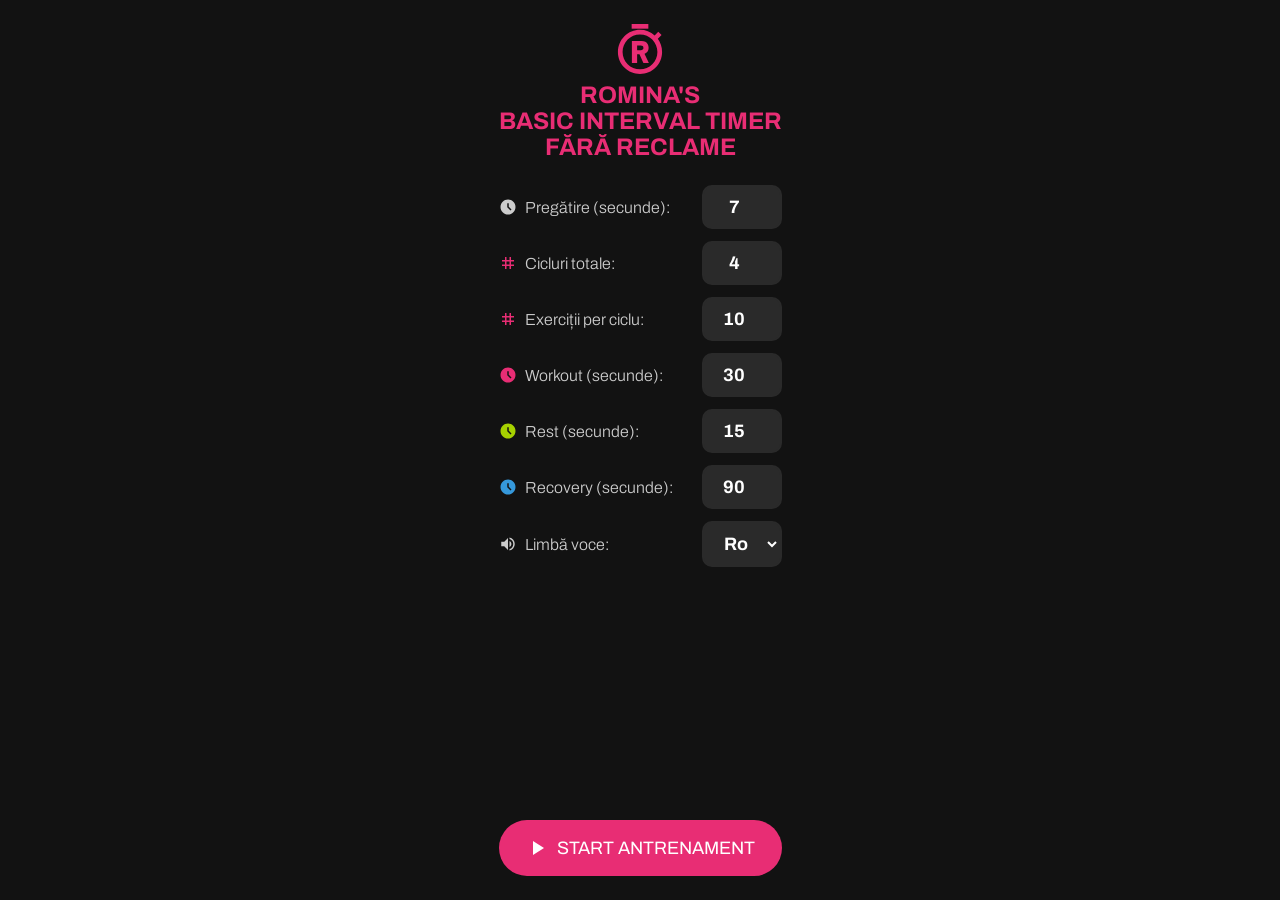
==== index.html @ 8464f33f "Update index.html" ====
<!DOCTYPE html>
<html lang="ro">
<head>
    <meta charset="UTF-8">
    <meta name="viewport" content="width=device-width, initial-scale=1.0, maximum-scale=1.0, user-scalable=no, viewport-fit=cover">
    <title>Romina's Basic Interval Timer Fără Reclame</title>
    <!-- Permite rularea ca aplicație web pe iOS și Android -->
    <meta name="apple-mobile-web-app-capable" content="yes">
    <meta name="apple-mobile-web-app-status-bar-style" content="black-translucent">
	
	<meta property="og:title" content="Romina's Basic Interval Timer Fără Reclame">
	<meta property="og:description" content="Cronometru basic și fără reclame pentru cel mai așteptat antrenament al săptămânii.">
	<meta property="og:image" content="/icon.png">
	<meta property="og:url" content="https://iuliastefanica.github.io/romina-tabata">
	<meta property="og:type" content="website">

    <!-- Iconițe personalizate cu versiune pentru cache -->
    <link class="apple-touch-icon" href="icon.png?v=9">
    <link rel="icon" type="image/png" href="icon.png?v=9" sizes="192x192">
    
    <!-- Conectare Google Fonts pentru fonturile Bebas Neue și Archivo (weight 100, 300, 400, 700) -->
    <link rel="preconnect" href="https://fonts.googleapis.com">
    <link rel="preconnect" href="https://fonts.gstatic.com" crossorigin>
    <link href="https://fonts.googleapis.com/css2?family=Archivo:wght@100;300;400;700&family=Bebas+Neue&display=swap" rel="stylesheet">
    
    <link rel="stylesheet" href="style.css">
</head>
<body>

    <!-- Elemente Audio -->
    <audio id="audioBip" src="sunete/bip.mp3" preload="auto"></audio>
    <audio id="audioVocal" preload="auto"></audio>

	<!-- PAGINA DE SETĂRI -->
	<div id="page-settings">
		<div class="settings-content">
			<img src="tabata-romina-logo.svg" alt="Logo" style="width: 50px; max-width: 200px; margin-bottom: 8px;">
			<h1>ROMINA'S<br/>BASIC INTERVAL TIMER<br/>FĂRĂ RECLAME</h1>
			
			<!-- Pregătire (Ceas) -->
			<div class="setting-field setting-pregatire">
				<label>
					<svg class="setting-icon" viewBox="0 -960 960 960"><path d="m612-292 56-56-148-148v-184h-80v216l172 172ZM480-80q-83 0-156-31.5T197-197q-54-54-85.5-127T80-480q0-83 31.5-156T197-763q54-54 127-85.5T480-880q83 0 156 31.5T763-763q54 54 85.5 127T880-480q0 83-31.5 156T763-197q-54 54-127 85.5T480-80Z"/></svg>
					Pregătire (secunde):
				</label>
				<input type="number" id="inputPregatire" value="7" min="0" inputmode="numeric">
			</div>

			<!-- Cicluri Totale (Diez #) -->
			<div class="setting-field setting-cicluri">
				<label>
					<svg class="setting-icon" viewBox="0 0 24 24"><path d="M20 10V8h-4V4h-2v4h-4V4H8v4H4v2h4v4H4v2h4v4h2v-4h4v4h2v-4h4v-2h-4v-4h4zm-6 4h-4v-4h4v4z"/></svg>
					Cicluri totale:
				</label>
				<input type="number" id="inputCicluri" value="4" min="1" inputmode="numeric">
			</div>

			<!-- Exerciții per ciclu (Diez #) -->
			<div class="setting-field setting-seturi">
				<label>
					<svg class="setting-icon" viewBox="0 0 24 24"><path d="M20 10V8h-4V4h-2v4h-4V4H8v4H4v2h4v4H4v2h4v4h2v-4h4v4h2v-4h4v-2h-4v-4h4zm-6 4h-4v-4h4v4z"/></svg>
					Exerciții per ciclu:
				</label>
				<input type="number" id="inputRunde" value="10" min="1" inputmode="numeric">
			</div>

			<!-- Workout (Ceas) -->
			<div class="setting-field setting-workout">
				<label>
					<svg class="setting-icon" viewBox="0 -960 960 960"><path d="m612-292 56-56-148-148v-184h-80v216l172 172ZM480-80q-83 0-156-31.5T197-197q-54-54-85.5-127T80-480q0-83 31.5-156T197-763q54-54 127-85.5T480-880q83 0 156 31.5T763-763q54 54 85.5 127T880-480q0 83-31.5 156T763-197q-54 54-127 85.5T480-80Z"/></svg>
					Workout (secunde):
				</label>
				<input type="number" id="inputWorkout" value="30" min="5" inputmode="numeric">
			</div>

			<!-- Rest (Ceas) -->
			<div class="setting-field setting-rest">
				<label>
					<svg class="setting-icon" viewBox="0 -960 960 960"><path d="m612-292 56-56-148-148v-184h-80v216l172 172ZM480-80q-83 0-156-31.5T197-197q-54-54-85.5-127T80-480q0-83 31.5-156T197-763q54-54 127-85.5T480-880q83 0 156 31.5T763-763q54 54 85.5 127T880-480q0 83-31.5 156T763-197q-54 54-127 85.5T480-80Z"/></svg>
					Rest (secunde):
				</label>
				<input type="number" id="inputRest" value="15" min="0" inputmode="numeric">
			</div>

			<!-- Recovery (Ceas) -->
			<div class="setting-field setting-recovery">
				<label>
					<svg class="setting-icon" viewBox="0 -960 960 960"><path d="m612-292 56-56-148-148v-184h-80v216l172 172ZM480-80q-83 0-156-31.5T197-197q-54-54-85.5-127T80-480q0-83 31.5-156T197-763q54-54 127-85.5T480-880q83 0 156 31.5T763-763q54 54 85.5 127T880-480q0 83-31.5 156T763-197q-54 54-127 85.5T480-80Z"/></svg>
					Recovery (secunde):
				</label>
				<input type="number" id="inputRecovery" value="90" min="0" inputmode="numeric">
			</div>

			<!-- Voce -->
			<div class="setting-field setting-voce">
				<label>
					<svg class="setting-icon" viewBox="0 -960 960 960"><path d="M560-131v-82q90-26 145-100t55-168q0-94-55-168T560-749v-82q124 28 202 125.5T840-481q0 127-78 224.5T560-131ZM120-360v-240h160l200-200v640L280-360H120Zm440 40v-322q47 22 73.5 66t26.5 96q0 51-26.5 94.5T560-320Z"/></svg>
					Limbă voce:
				</label>
				<select id="selectVoce">
					<option value="romana">Ro</option>
					<option value="engleza">Eng</option>
				</select>
			</div>
		</div>
		
		<div id="eroare-setari">
			Completează toate câmpurile!
		</div>

		<button id="btn-start" class="btn-start" onclick="comutaLaTimer(this.id)">
			<svg class="btn-icon" viewBox="0 0 24 24">
				<path d="M8 5v14l11-7z"/>
			</svg>
			<span>START ANTRENAMENT</span>
		</button>
	</div>

    <!-- PAGINA CU TIMERUL -->
    <div id="page-timer">
        <!-- Partea de Sus -->
        <div class="status-container">
            <div id="status">PREGĂTEȘTE-TE</div>
            <div id="sub-status">
				<svg viewBox="0 0 24 24"><path d="M6 19h4V5H6v14zm8-14v14h4V5h-4z"/></svg>
			</div>
        </div>
        
        <!-- Partea de Mijloc -->
        <div class="timer-container">
            <div id="timer">00:00</div>
        </div>
        
        <!-- Partea de Jos -->
        <div class="bottom-container">
            
            <!-- Layout pentru Statistici -->
            <div class="stats-row">
                <div class="stat-box">
                    <span class="stat-label">Ciclu</span>
                    <span id="stat-ciclu" class="stat-value">1/3</span>
                </div>
                <div class="stat-box">
                    <span class="stat-label">Exercițiu</span>
                    <span id="stat-exercitiu" class="stat-value">1/4</span>
                </div>
                <div class="stat-box">
                    <span class="stat-label">Timp rămas</span>
                    <span id="stat-total" class="stat-value">00:00</span>
                </div>
            </div>
            
            <div class="buttons-row">
				<button id="btn-pauza" class="btn-pause" onclick="toglePauza()">
					<svg class="btn-icon" viewBox="0 0 24 24" id="icon-pauza-stare"><path d="M6 19h4V5H6v14zm8-14v14h4V5h-4z"/></svg>
				</button>
				<button id="btn-back" class="btn-control" onclick="backStare()">
					<svg class="btn-icon" viewBox="0 0 24 24" style="transform: scaleX(-1);"><path d="M4 18l8.5-6L4 6v12zm9-12v12l8.5-6L13 6z"/></svg>
				</button>
				<button id="btn-skip" class="btn-control" onclick="skipStare()">
					<svg class="btn-icon" viewBox="0 0 24 24"><path d="M4 18l8.5-6L4 6v12zm9-12v12l8.5-6L13 6z"/></svg>
				</button>
				<button id="btn-stop" class="btn-stop" onclick="opresteSiRevino()">
					<svg class="btn-icon" viewBox="0 0 24 24" id="icon-stop-stare"><path d="M6 6h12v12H6z"/></svg>
				</button>
			</div>
        </div>
    </div>

    <script>
        let timerInterval;
        let setari = {};
        
        let stareCurentă = ""; 
        let timpRamas = 0;
        let cicluCurent = 1;
        let rundaCurenta = 1;
        let esteInPauza = false;
        let timpTotalRamas = 0;
        let antrenamentTerminat = false;
		let indexCurent = 0; // Pornește de la prima stare (index 0)

        let wakeLock = null;
		
		let limbaSelectata = "romana";
		
		let planAntrenament = [];

        const SVG_PLAY = "M8 5v14l11-7z";
        const SVG_PAUSE = "M6 19h4V5H6v14zm8-14v14h4V5h-4z";
        const SVG_STOP = "M6 6h12v12H6z";
        const SVG_SETTINGS = "M19.14 12.94c.04-.3.06-.61.06-.94 0-.32-.02-.64-.07-.94l2.03-1.58c.18-.14.23-.41.12-.61l-1.92-3.32c-.12-.22-.37-.29-.59-.22l-2.39.96c-.5-.38-1.03-.7-1.62-.94l-.36-2.54c-.04-.24-.24-.41-.48-.41h-3.84c-.24 0-.43.17-.47.41l-.36 2.54c-.59.24-1.13.57-1.62.94l-2.39-.96c-.22-.08-.47 0-.59.22L2.74 8.87c-.12.21-.08.47.12.61l2.03 1.58c-.05.3-.09.63-.09.94s.02.64.07.94l-2.03 1.58c-.18.14-.23.41-.12.61l1.92 3.32c.12.22.37.29.59.22l2.39-.96c.5.38 1.03.7 1.62.94l.36 2.54c.05.24.24.41.48.41h3.84c.24 0 .44-.17.47-.41l.36-2.54c.59-.24 1.13-.56 1.62-.94l2.39.96c.22.08.47 0 .59-.22l1.92-3.32c.12-.22.07-.47-.12-.61l-2.01-1.58zM12 15.6c-1.98 0-3.6-1.62-3.6-3.6s1.62-3.6 3.6-3.6 3.6 1.62 3.6 3.6-1.62 3.6-3.6 3.6z";
		const SVG_REPLAY = "M17.65 6.35C16.2 4.9 14.21 4 12 4c-4.42 0-7.99 3.58-7.99 8s3.57 8 7.99 8c3.73 0 6.84-2.55 7.73-6h-2.08c-.82 2.33-3.04 4-5.65 4-3.31 0-6-2.69-6-6s2.69-6 6-6c1.66 0 3.14.69 4.22 1.78L13 11h7V4l-2.35 2.35z";
		
		const texteTraduse = {
			romana: {
				PREPARE: "Pregătește-te",
				WORK: "Începem",
				REST: "Pauză",
				RECOVERY: "Repaus",
				FINISHED: "Bravo!"
			},
			engleza: {
				PREPARE: "Get ready",
				WORK: "Exercise",
				REST: "Rest",
				RECOVERY: "Recovery",
				FINISHED: "Good job!"
			}
		};
		
		const durate = { 
				"WORK": setari.workout, 
				"REST": setari.rest, 
				"RECOVERY": setari.recovery, 
				"PREPARE": setari.pregatire 
		};
		
		function valideazaSetari() {
			const inputuri = document.querySelectorAll("#page-settings input[type='number']");
			const btnStart = document.getElementById("btn-start");
			const eroareEl = document.getElementById("eroare-setari");
			
			let esteValid = true;

			// Verificăm dacă există vreun câmp gol sau necompletat
			inputuri.forEach(input => {
				if (input.value.trim() === "") {
					esteValid = false;
				}
			});

			if (!esteValid) {
				// Dezactivăm butonul și afișăm mesajul
				btnStart.disabled = true;
				btnStart.style.opacity = "0.5";
				btnStart.style.cursor = "not-allowed";
				eroareEl.style.display = "block";
			} else {
				// Activăm butonul și ascundem mesajul
				btnStart.disabled = false;
				btnStart.style.opacity = "1";
				btnStart.style.cursor = "pointer";
				eroareEl.style.display = "none";
			}
		}
		
		function genereazaPlanAntrenament() {			
			// Calculăm durata totală pentru a porni de la ea în jos
			let timpTotalRamas = calculeazaTimpTotalInitial();
			if (planAntrenament) {
				planAntrenament.length = 0;
			}
			// 1. PREPARE
			if (setari.pregatire > 0) {
				planAntrenament.push({ stare: "PREPARE", runda: 1, ciclu: 1, durata: setari.pregatire, startTime: timpTotalRamas });
				timpTotalRamas -= setari.pregatire;
			}

			for (let c = 1; c <= setari.cicluri; c++) {
				for (let r = 1; r <= setari.runde; r++) {
					
					// 2. WORK
					planAntrenament.push({ stare: "WORK", runda: r, ciclu: c, durata: setari.workout, startTime: timpTotalRamas });
					timpTotalRamas -= setari.workout;

					// 3. REST (dacă nu e ultima rundă din ultimul ciclu)
					if (setari.rest > 0 && !(r === setari.runde && c === setari.cicluri)) {
						planAntrenament.push({ stare: "REST", runda: r, ciclu: c, durata: setari.rest, startTime: timpTotalRamas });
						timpTotalRamas -= setari.rest;
					}
				}

				// 4. RECOVERY (între cicluri)
				if (c < setari.cicluri) {
					planAntrenament.push({ stare: "RECOVERY", runda: setari.runde, ciclu: c, durata: setari.recovery, startTime: timpTotalRamas });
					timpTotalRamas -= setari.recovery;
				}
			}
		}
		
		function actualizeazaStareCurenta() {
			// Aplică acele valori variabilelor tale globale
			// Acestea sunt variabilele pe care le citește cronometrul și interfața ta
			stareCurentă = planAntrenament[indexCurent].stare;
			rundaCurenta = planAntrenament[indexCurent].runda;
			cicluCurent = planAntrenament[indexCurent].ciclu;
			timpTotalRamas = planAntrenament[indexCurent].startTime;
			
			document.body.setAttribute("data-state", stareCurentă);
			
			const state = document.body.getAttribute("data-state");
			
		}
		
		function backStare() {
			// Verificăm dacă nu suntem deja la prima stare (index 0)
			if (indexCurent > 0) {
				// 1. Scădem indexul pentru a ne întoarce la starea anterioară
				indexCurent--;
			} else {
				indexCurent = 0;
			}
			// 2. Sincronizăm toate variabilele globale cu noua stare din istoric
			actualizeazaStareCurenta();
			
			// 3. Pornim cronometrul la noua stare
			pornesteStare(planAntrenament[indexCurent].stare, planAntrenament[indexCurent].durata);
		}

		function skipStare() {
			timpRamas = 1;
			schimbaStarea();
		}
		

        function redaSunetVocal(fisierNume) {
			// Preluăm limba selectată
			limbaSelectata = document.getElementById("selectVoce").value;
			const audio = document.getElementById("audioVocal");
			
			// Construim calea: sunete/romana/nume.mp3 sau sunete/engleza/nume.mp3
			audio.src = `sunete/${limbaSelectata}/${fisierNume}`;
			audio.play();
		}

        function ajusteazaInaltimeEcran() {
            const inaltimeFereastra = window.innerHeight;
            const timerPage = document.getElementById("page-timer");
            if(timerPage) {
                timerPage.style.height = `${inaltimeFereastra}px`;
            }
        }
        window.addEventListener('resize', ajusteazaInaltimeEcran);
        window.addEventListener('orientationchange', ajusteazaInaltimeEcran);

        async function activeazaWakeLock() {
            try {
                if ('wakeLock' in navigator) {
                    wakeLock = await navigator.wakeLock.request('screen');
                }
            } catch (err) {
                console.log(`Eroare Wake Lock: ${err.message}`);
            }
        }

        function dezactiveazaWakeLock() {
            if (wakeLock !== null) {
                wakeLock.release();
                wakeLock = null;
            }
        }

		function calculeazaTimpTotalInitial() {
			let total = setari.pregatire;
			for (let c = 1; c <= setari.cicluri; c++) {
				for (let r = 1; r <= setari.runde; r++) {
					total += setari.workout;
					// Adăugăm REST după fiecare rundă
					total += setari.rest;
				}
				// După ce am adăugat REST la toate rundele, 
				// adăugăm RECOVERY doar dacă nu este ultimul ciclu
				if (c < setari.cicluri) {
					total += setari.recovery;
				}
			}
			// Deoarece am adăugat un REST în plus la finalul ultimului ciclu, îl scădem:
			total -= setari.rest;
			
			return total;
		}

        function comutaLaTimer(idButon) {
		
			const eroareEl = document.getElementById("eroare-setari");
			const inputuri = document.querySelectorAll("#page-settings input[type='number']");
			let esteValid = true;

			// Verificăm dacă vreun câmp este necompletat / gol
			inputuri.forEach(input => {
				if (input.value.trim() === "") {
					esteValid = false;
				}
			});

			// Dacă există câmpuri necompletate, afișăm mesajul și OPRIM pornirea timerului
			if (!esteValid) {
				if (eroareEl) eroareEl.style.display = "block";
				return; // Oprește executarea funcției aici
			}

			// Dacă toate câmpurile sunt valide, ascundem mesajul și continuăm
			if (eroareEl) eroareEl.style.display = "none";
		
		
            ajusteazaInaltimeEcran();
            activeazaWakeLock();
            
			if (idButon === "btn-start" || idButon === "btn-stop") {
				
					setari = {
						pregatire: parseInt(document.getElementById("inputPregatire").value) || 0,
						cicluri: parseInt(document.getElementById("inputCicluri").value) || 1,
						runde: parseInt(document.getElementById("inputRunde").value) || 1,
						workout: parseInt(document.getElementById("inputWorkout").value) || 1,
						rest: parseInt(document.getElementById("inputRest").value) || 0,
						recovery: parseInt(document.getElementById("inputRecovery").value) || 1
					};

					timpTotalRamas = calculeazaTimpTotalInitial();
					planAntrenament.length = 0;
					genereazaPlanAntrenament();
			} 
			
			indexCurent = 0;
			actualizeazaStareCurenta();
			
			// Activam butoanele de skip si back
			document.getElementById("btn-skip").disabled = false;
			document.getElementById("btn-back").disabled = false;
			document.body.classList.remove("in-pauza");
			
            document.getElementById("page-settings").style.display = "none";
            document.getElementById("page-timer").style.display = "flex";

            antrenamentTerminat = false;
            const btnPauza = document.getElementById("btn-pauza");
            const btnStop = document.getElementById("btn-stop");
            
            btnPauza.setAttribute("onclick", "toglePauza()");
            btnStop.setAttribute("onclick", "opresteSiRevino()");
			
			document.getElementById("btn-skip").style.display = "flex";
			document.getElementById("btn-back").style.display = "flex";

            esteInPauza = false;
            
            document.getElementById("icon-pauza-stare").querySelector("path").setAttribute("d", SVG_PAUSE);
            btnPauza.style.background = "var(--color-butoane)";
            btnPauza.style.color = "white";
            
            document.getElementById("icon-stop-stare").querySelector("path").setAttribute("d", SVG_STOP);
            btnStop.style.background = "var(--color-butoane)";
            btnStop.style.color = "white";

            document.getElementById("sub-status").style.visibility = "hidden";

			stareCurenta = planAntrenament[indexCurent];
			pornesteStare(stareCurenta.stare, stareCurenta.durata);
			
			document.getElementById("sub-status").style.visibility = "hidden";
			document.getElementById("sub-status").classList.remove("blink-icon");

            if(timerInterval) clearInterval(timerInterval);
            timerInterval = setInterval(ruleazaCronometru, 1000);
        }

		function actualizeazaTextStare(stare) {
			const limba = document.getElementById("selectVoce").value;
			const elementTitlu = document.getElementById("titluStare"); // Asigură-te că acesta este ID-ul corect
			
			// Verificăm dacă starea există în obiectul de traduceri
			if (texteTraduse[limba][stare]) {
				elementTitlu.innerText = texteTraduse[limba][stare];
			}
		}

        function toglePauza() {
			if (antrenamentTerminat) return;

			esteInPauza = !esteInPauza; 
			const btnPauza = document.getElementById("btn-pauza");
			const btnSkip = document.getElementById("btn-skip");
			const btnBack = document.getElementById("btn-back");
			const subStatusEl = document.getElementById("sub-status");
			const statusEl = document.getElementById("status");
			const iconPath = document.getElementById("icon-pauza-stare").querySelector("path");
			const limba = document.getElementById("selectVoce").value;
			
			if (esteInPauza) {
				//dezactiveazaWakeLock();
				iconPath.setAttribute("d", SVG_PLAY);
				document.body.classList.add("in-pauza");
				
				if (stareCurentă === "WORK") {
					btnPauza.style.background = "#e82d74"; 
					btnPauza.style.color = "#ffffff";      
				} else if (stareCurentă === "REST") {
					btnPauza.style.background = "#a6d100"; 
					btnPauza.style.color = "#000000";      
				} else if (stareCurentă === "RECOVERY") {
					btnPauza.style.background = "#3598db"; 
					btnPauza.style.color = "#ffffff";      
				} else if (stareCurentă === "PREPARE") {
					btnPauza.style.background = "#ffffff"; 
					btnPauza.style.color = "#000000";      
				}
				
				//btnPauza.style.background = "var(--current-color)"; 
				//btnPauza.style.color = "var(--current-text-color)";   
				
				// Dezctivăm butoanele
				btnSkip.disabled = true;
				btnBack.disabled = true;
		
				// Afișăm SVG-ul de sus și îi dăm clasa de clipocire
				subStatusEl.style.visibility = "visible";
				subStatusEl.classList.add("blink-icon");
			} else {
				//activeazaWakeLock();
				iconPath.setAttribute("d", SVG_PAUSE);
				document.body.classList.remove("in-pauza");
				
				btnPauza.style.background = "var(--color-butoane)"; 
				btnPauza.style.color = "white"; 
				
				// Ascundem SVG-ul și oprim animația
				subStatusEl.style.visibility = "hidden";
				subStatusEl.classList.remove("blink-icon");
				
				// Reactivăm butoanele
				btnSkip.disabled = false;
				btnBack.disabled = false;


				if (stareCurentă === "PREPARE") {
					statusEl.innerText = texteTraduse[limba].PREPARE;
					statusEl.style.color = "var(--color-prepare)";
				}
				if (stareCurentă === "WORK") {
					statusEl.innerText = texteTraduse[limba].WORK;
					statusEl.style.color = "var(--color-work)";
				}
				if (stareCurentă === "REST") {
					statusEl.innerText = texteTraduse[limba].REST;
					statusEl.style.color = "var(--color-rest)";
				}
				if (stareCurentă === "RECOVERY") {
					statusEl.innerText = texteTraduse[limba].RECOVERY;
					statusEl.style.color = "var(--color-recovery)";
				}
			}
		}

        function opresteSiRevino() {
            clearInterval(timerInterval);
            dezactiveazaWakeLock();
            document.getElementById("sub-status").style.visibility = "hidden";
            document.getElementById("page-timer").style.display = "none";
            document.getElementById("page-settings").style.display = "flex";
            document.body.style.background = "#121212";
        }

        function pornesteStare(stare, timp) {
            stareCurentă = stare;
            timpRamas = timp;
            
			const limba = document.getElementById("selectVoce").value;
            const statusEl = document.getElementById("status");
            const timerEl = document.getElementById("timer");
            const bodyEl = document.body;

            if (!esteInPauza) {
                if (stare === "PREPARE") {
                    statusEl.innerText = texteTraduse[limba].PREPARE;
                    statusEl.style.color = "var(--color-prepare)";
                    timerEl.style.color = "var(--color-prepare)";
                    bodyEl.style.background = "#121212";
                    redaSunetVocal("getready.mp3");
                } else if (stare === "WORK") {
                    statusEl.innerText = texteTraduse[limba].WORK;
                    statusEl.style.color = "var(--color-work)";
                    timerEl.style.color = "var(--color-work)";
                    bodyEl.style.background = "#121212";
                    redaSunetVocal("exercise.mp3");
                } else if (stare === "REST") {
                    statusEl.innerText = texteTraduse[limba].REST;
                    statusEl.style.color = "var(--color-rest)";
                    timerEl.style.color = "var(--color-rest)";
                    bodyEl.style.background = "#131610";
                    redaSunetVocal("rest.mp3");
                } else if (stare === "RECOVERY") {
                    statusEl.innerText = texteTraduse[limba].RECOVERY;
                    statusEl.style.color = "var(--color-recovery)";
                    timerEl.style.color = "var(--color-recovery)";
                    bodyEl.style.background = "#101316";
                    redaSunetVocal("recovery.mp3");
                }
            }

            actualizeazaInterfata();
        }

        function ruleazaCronometru() {
            if (esteInPauza) return; 

            if (timpTotalRamas > 0) {
                timpTotalRamas--;
            }

            if (timpRamas > 1) {
                timpRamas--;
                actualizeazaInterfata();
                
                if (timpRamas <= 3) {
                    const audio = document.getElementById("audioBip");
                    audio.currentTime = 0;
                    audio.play();
                }
            } else {
                schimbaStarea();
            }
        }

		function schimbaStarea() {
			if (indexCurent >= 0) {
				if (indexCurent == planAntrenament.length - 1) {
					terminaAntrenament();
				} else {
					indexCurent++;
					actualizeazaStareCurenta();
					pornesteStare(planAntrenament[indexCurent].stare, planAntrenament[indexCurent].durata);
				}
			}
		}

        function actualizeazaInterfata() {
            let minute = Math.floor(timpRamas / 60);
            let secunde = timpRamas % 60;
            let formatMinute = minute < 10 ? "0" + minute : minute;
            let formatSecunde = secunde < 10 ? "0" + secunde : secunde;
            document.getElementById("timer").innerText = `${formatMinute}:${formatSecunde}`;
            
            let tMinute = Math.floor(timpTotalRamas / 60);
            let tSecunde = timpTotalRamas % 60;
            let formatTMinute = tMinute < 10 ? "0" + tMinute : tMinute;
            let formatTSecunde = tSecunde < 10 ? "0" + tSecunde : tSecunde;
            document.getElementById("stat-total").innerText = `${formatTMinute}:${formatTSecunde}`;

            document.getElementById("stat-ciclu").innerText = `${cicluCurent}/${setari.cicluri}`;
            document.getElementById("stat-exercitiu").innerText = `${rundaCurenta}/${setari.runde}`;
        }

        function terminaAntrenament() {
            clearInterval(timerInterval);
            dezactiveazaWakeLock();
			const limba = document.getElementById("selectVoce").value;
            
            redaSunetVocal("bravo.mp3");

            antrenamentTerminat = true;
            timpTotalRamas = 0;
			timpRamas = 0;
            document.getElementById("stat-total").innerText = "00:00";
            
			document.getElementById("status").innerText = texteTraduse[limba].FINISHED;
            document.getElementById("status").style.color = "#ffffff";
            document.getElementById("sub-status").style.visibility = "hidden";
            
            document.getElementById("timer").innerText = "00:00";
            document.getElementById("timer").style.color = "#ffffff";
            document.body.style.background = "#121212";

            const btnPauza = document.getElementById("btn-pauza");
            const btnStop = document.getElementById("btn-stop");

            //document.getElementById("text-pauza").innerText = "RESTART";
            document.getElementById("icon-pauza-stare").querySelector("path").setAttribute("d", SVG_REPLAY);
            btnPauza.setAttribute("onclick", "comutaLaTimer('btn-pauza')");
            btnPauza.style.background = "var(--color-work)"; 
            btnPauza.style.color = "#ffffff";

            //document.getElementById("text-stop").innerText = "SETĂRI";
            document.getElementById("icon-stop-stare").querySelector("path").setAttribute("d", SVG_SETTINGS);
            btnStop.setAttribute("onclick", "opresteSiRevino()");
            btnStop.style.background = "var(--color-butoane)";
            btnStop.style.color = "#ffffff";
			
			document.getElementById("btn-skip").style.display = "none";
			document.getElementById("btn-back").style.display = "none";
        }

        document.addEventListener('visibilitychange', async () => {
            if (wakeLock !== null && document.visibilityState === 'visible' && !esteInPauza && stareCurentă !== "") {
                await activeazaWakeLock();
            }
        });
    </script>
</body>
</html>
---- style.css ----
/* Resetări globale */

/* 1. Definirea variabilelor de culoare pe :root */
:root {
	--color-prepare: #ffffff;
	--color-work: #e82d74;
	--color-rest: #a6d100;
	--color-recovery: #3598db;
	--color-butoane: rgb(40, 40, 40);
	
	/* Variabila dinamică ce se va schimba în funcție de stare */
	--current-color: var(--color-prepare);
	--current-text-color: #000000;
}

/* 2. Maparea culorilor pe stări */
[data-state="PREPARE"] {
	--current-color: var(--color-prepare);
	--current-text-color: #000000;
}
[data-state="WORK"] {
	--current-color: var(--color-work);
	--current-text-color: #ffffff;
}
[data-state="REST"] {
	--current-color: var(--color-rest);
	--current-text-color: #000000;
}
[data-state="RECOVERY"] {
	--current-color: var(--color-recovery);
	--current-text-color: #ffffff;
}

* {
	box-sizing: border-box;
	-webkit-tap-highlight-color: transparent;
	touch-action: manipulation;
}

html, body {
	height: 100%;
	margin: 0;
	padding: 0;
	background: #121212;
	overflow: hidden;
}

body { 
	text-align: center; 
	font-family: -apple-system, BlinkMacSystemFont, 'Segoe UI', Roboto, Helvetica, Arial, sans-serif; 
	color: white; 
	display: flex;
	flex-direction: column;
	justify-content: center;
	align-items: center;
	min-height: 100vh;
	min-height: 100dvh; /* Rezolvare nativă modernă pentru barele browserului */
}

h1 { 
	color: #e82d74; 
	font-size: 24px; 
	margin-top: 0;
	margin-bottom: 25px; 
	text-transform: uppercase;
	font-family: 'Archivo', sans-serif;
	font-weight: 700;
}

/* Pagina de Setări */
/*#page-settings {
	padding: 20px; 
	width: 90%;
	max-width: 380px; 
	display: block;
}*/

/* Containerul principal al paginii de setări */
#page-settings {
    display: flex;
    flex-direction: column;
    
    /* 100dvh se adaptează exact la spațiul util din browserul mobil */
    height: 100vh; 
    height: 100dvh; 
    
    box-sizing: border-box;
    padding: 24px 24px;
    
    /* Adăugăm padding pentru bara de gesturi de jos (iPhone/Android) */
    padding-bottom: calc(24px + env(safe-area-inset-bottom, 12px));
    
    /* Prevenim ca pagina întreagă să depășească ecranul */
    overflow: hidden; 
}

/* Zona care conține Logo, Titlu și Câmpuri (aceasta va face scroll dacă nu are loc) */
.settings-content {
    flex: 1;
    overflow-y: auto; /* Activează scroll-ul DOAR pentru câmpuri dacă ecranul e prea mic */
    -webkit-overflow-scrolling: touch; /* Scroll fluent pe iPhone */
    padding-bottom: 10px;
}

/* Stil pentru logo ca să nu devină uriaș pe ecrane mari */
.settings-content img {
    max-height: 50px; /* Limitează înălțimea logo-ului */
    width: auto;
    display: block;
    margin: 0 auto 8px auto; /* Centrează logo-ul */
}

.setting-field { 
	margin-bottom: 12px; 
	display: flex; 
	justify-content: space-between; 
	align-items: center; 
}
.setting-field label { 
	font-family: 'Archivo', sans-serif;
	font-weight: 300; 
	font-size: 16px; 
	color: #ccc; 
	text-align: left; 
	padding-right: 10px; 
}
.setting-field input, 
.setting-field select { 
	width: 80px; 
	padding: 10px 5px; 
	text-align: center; 
	font-size: 18px; 
	border-radius: 10px; 
	border: 2px solid #2a2a2a; 
	background: #2a2a2a; 
	color: white; 
	font-family: 'Archivo', sans-serif;
	font-weight: 700; 
}

/* Aliniere label cu iconiță */
.setting-field label {
	display: flex;
	align-items: center;
	gap: 8px; /* Spațiu între iconiță și text */
}

/* Dimensiunea și culoarea iconițelor din setări */
.setting-icon {
	width: 18px;
	height: 18px;
	fill: #ccc; /* Culoarea roz de accent a aplicației */
	flex-shrink: 0;
}


input, select, button, textarea {
    /*-webkit-appearance: none;
    -moz-appearance: none;
    appearance: none;*/
    outline: none !important;
    outline-style: none !important;
}

input:focus, 
select:focus, 
input:focus-visible, 
select:focus-visible,
input:active,
select:active {
    outline: none !important;
    outline-width: 0 !important;
	background-color: #333; /* O nuanță puțin mai deschisă la focus */
}

/* 3. Rețeta secretă: Elimină galbenul nativ generat de Autofill/Autocompletare */
input:-webkit-autofill,
input:-webkit-autofill:hover, 
input:-webkit-autofill:focus,
input:-webkit-autofill:active {
    -webkit-text-fill-color: inherit !important;
    transition: background-color 5000s ease-in-out 0s !important; /* Blochează fundalul galben nativ */
}

/* Culori iconite setari*/
.setting-pregatire .setting-icon, .setting-voce .setting-icon {fill: #ccc; /* Alb */}
.setting-cicluri .setting-icon, .setting-seturi .setting-icon, .setting-workout .setting-icon {fill: var(--color-work); /* Culoarea roz de accent a aplicației */}
.setting-rest .setting-icon {fill: var(--color-rest); /* Verde */}
.setting-recovery .setting-icon {fill: var(--color-recovery); /* Albastru */}

.setting-pregatire input:focus, .setting-voce select:focus,
.setting-pregatire input:active, .setting-voce select:active 
	{border: 2px solid #ccc; /* Alb */}
.setting-cicluri input:focus, .setting-seturi input:focus, .setting-workout input:focus, 
.setting-cicluri input:active, .setting-seturi input:active, .setting-workout input:active 
	{border: 2px solid var(--color-work); /* Culoarea roz de accent a aplicației */}
.setting-rest input:focus,
.setting-rest input:active
	{border: 2px solid var(--color-rest); /* Verde */}
.setting-recovery input:focus, 
.setting-recovery input:active 
	{border: 2px solid var(--color-recovery); /* Albastru */}


div#eroare-setari {
	color: var(--color-work); 
	font-family: Archivo;
	font-weight: 300;
	font-size: 16px;
	margin-top: 12px; 
	display: none; 
	text-align: center;
	flex-shrink: 0; /* Împiedică strivirea mesajului */
}

/* Pagina completă a Timerului - Optimizată dinamic */
#page-timer { 
	display: none; 
	width: 100vw;
	height: 100vh;
	height: 100dvh; /* Previne împingerea sub controalele browserului */
	flex-direction: column;
	justify-content: space-between;
	align-items: center;
	padding: 25px 20px 24px 20px; /* Padding ajustat pentru siguranță jos */
	background: #121212;
	transition: background 0.3s ease;
}

/* Containerul pentru Status (Stare + Subtitlu Pauză) */
.status-container {
	margin-top: 10px;
	display: flex;
	flex-direction: column;
	align-items: center;
	gap: 2px;
	min-height: 70px; 
}

#status { 
	font-family: 'Archivo', sans-serif;
	font-weight: 300; 
	font-size: 38px; 
	text-transform: uppercase; 
	color: var(--current-color);
}

#sub-status {
	font-family: 'Archivo', sans-serif;
	font-weight: 300; 
	font-size: 18px;
	color: #ffffff;
	text-transform: uppercase;
	visibility: hidden; 
	margin-top: 12px;
}

/* Partea de mijloc (Cronometrul uriaș în Bebas Neue) */
.timer-container {
	flex: 1;
	display: flex;
	justify-content: center;
	align-items: center;
	width: 100%;
}
#timer { 
	font-size: 46vw; 
	font-weight: normal; 
	color: #e82d74; 
	font-family: 'Bebas Neue', sans-serif;
	line-height: 0.9;
}

/* Zona de jos */
.bottom-container {
	width: 100%;
	max-width: 400px;
}

/* Layout pe 3 coloane pentru statistici */
.stats-row {
	width: 100%;
	margin-bottom: 20px;
	text-align: center;
}

.stat-box {
	display: inline-block;
	width: 32%;
	vertical-align: top;
	text-align: center;
}

.stat-label {
	font-family: 'Archivo', sans-serif;
	font-weight: 300; 
	font-size: 16px; /* Modificat la 16px */
	color: #aaa;
	text-transform: uppercase;
	display: block;
	margin-bottom: 8px; 
}

.stat-value {
	font-family: 'Bebas Neue', sans-serif;
	font-size: 56px; /* Modificat la 56px */
	color: white;
	display: block;
	line-height: 1;
}

.buttons-row {
	display: flex;
	gap: 8px;
	width: 100%;
}

.btn-control {
	background: rgb(40, 40, 40);
	color: white;
	flex: 1;
	padding: 16px 10px;
	border-radius: 50px;
	transition: transform 0.1s ease, background 0.2s;
	display: flex;
	align-items: center;
	justify-content: center;
}

.btn-icon {
	width: 24px;
	height: 24px;
	fill: currentColor;
}

/* Butoane optimizate */
button { 
	font-family: 'Archivo', sans-serif;
	font-weight: 300; 
	font-size: 18px; 
	padding: 16px 10px; 
	cursor: pointer; 
	border: none; 
	border-radius: 50px; 
	transition: transform 0.1s ease, background 0.2s;
	display: inline-flex;
	align-items: center;
	justify-content: center;
	gap: 8px; 
}

button:active {
	transform: scale(0.96);
}

.btn-start { 
	background: #e82d74; 
	color: white; 
	width: 100%; 
	font-weight: 400; 
	margin-top: 24px; 
	flex-shrink: 0; /* Împiedică strivirea butonului */
}

.btn-pause, .btn-stop { 
	background: rgb(40, 40, 40); 
	color: white; 
	flex: 1; 
	width: 50%;
	transition: background 0.2s, color 0.2s, transform 0.1s ease; 
}

.btn-icon {
	fill: currentColor;
	flex-shrink: 0; 
}

@keyframes blink {
	0% { opacity: 1; }
	50% { opacity: 0.1; }
	100% { opacity: 1; }
}

/* Clasa aplicata cand este in pauza */
.blink-icon {
	animation: blink 1s infinite;
}

/* Stil pentru SVG-ul din sub-status */
#sub-status svg {
	width: 36px;
	height: 36px;
	fill: #ffffff;
	display: block;
}

#timer {
	color: var(--current-color); /* Timerul își schimbă culoarea automat */
}

/* Stil când butoanele sunt dezactivate în pauză */
body.in-pauza #btn-skip,
body.in-pauza #btn-back {
	opacity: 0.3;              /* Le face semi-transparente */
	cursor: not-allowed;       /* Arată cursor de dezactivat pe desktop */
	pointer-events: none;      /* Blochează complet click-ul / atingerea */
}
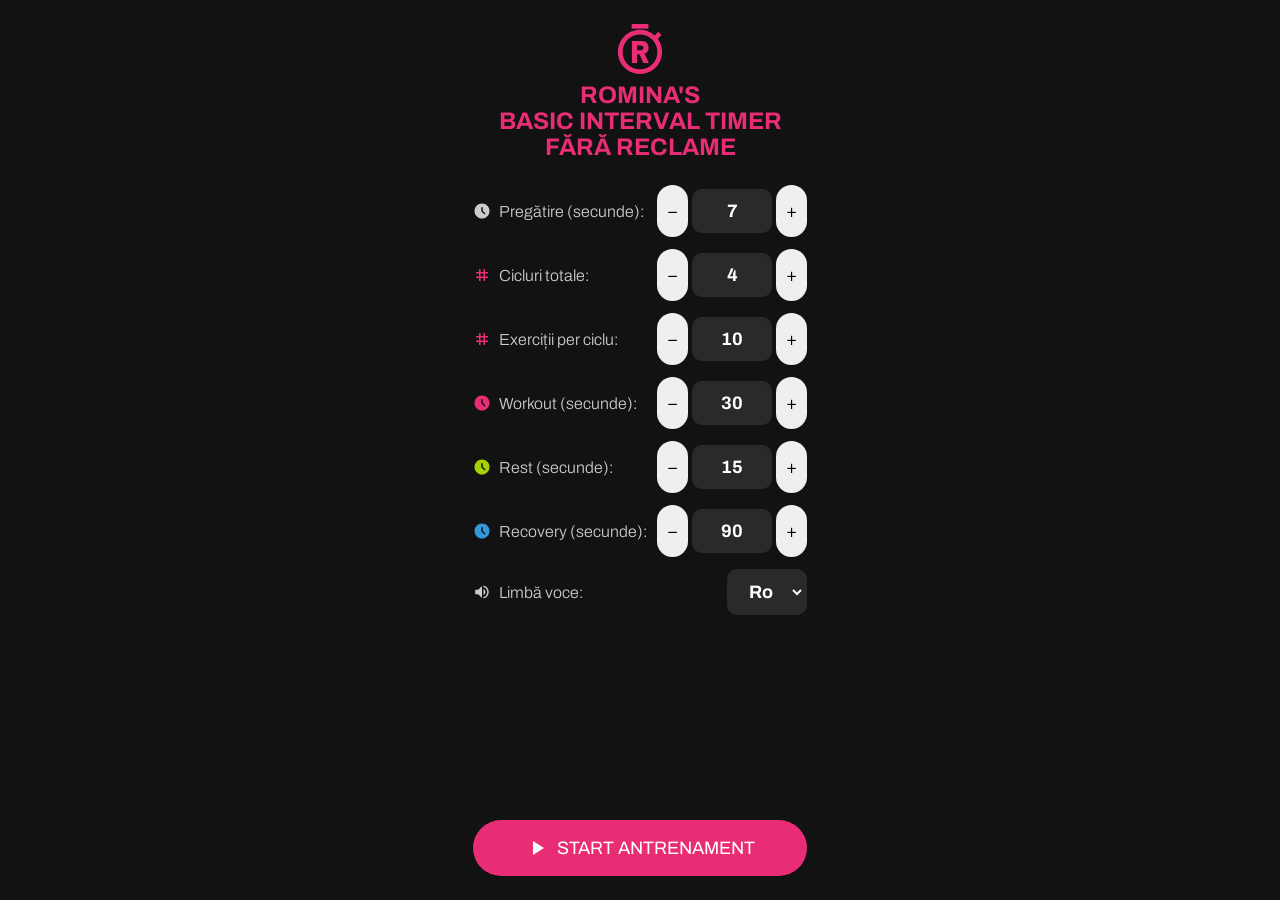
==== commit b0e2d922: "Update index.html" ====
--- a/index.html
+++ b/index.html
@@ -43,7 +43,11 @@
 					<svg class="setting-icon" viewBox="0 -960 960 960"><path d="m612-292 56-56-148-148v-184h-80v216l172 172ZM480-80q-83 0-156-31.5T197-197q-54-54-85.5-127T80-480q0-83 31.5-156T197-763q54-54 127-85.5T480-880q83 0 156 31.5T763-763q54 54 85.5 127T880-480q0 83-31.5 156T763-197q-54 54-127 85.5T480-80Z"/></svg>
 					Pregătire (secunde):
 				</label>
-				<input type="number" id="inputPregatire" value="7" min="0" inputmode="numeric">
+				<div class="input-stepper">
+					<button type="button" class="btn-step btn-minus" onclick="stepValue('inputPregatire', -1)">−</button>
+					<input type="text" id="inputPregatire" value="7" min="0" inputmode="numeric" pattern="[0-9]*">
+					<button type="button" class="btn-step btn-plus" onclick="stepValue('inputPregatire', 1)">+</button>
+				</div>
 			</div>
 
 			<!-- Cicluri Totale (Diez #) -->
@@ -52,7 +56,11 @@
 					<svg class="setting-icon" viewBox="0 0 24 24"><path d="M20 10V8h-4V4h-2v4h-4V4H8v4H4v2h4v4H4v2h4v4h2v-4h4v4h2v-4h4v-2h-4v-4h4zm-6 4h-4v-4h4v4z"/></svg>
 					Cicluri totale:
 				</label>
-				<input type="number" id="inputCicluri" value="4" min="1" inputmode="numeric">
+				<div class="input-stepper">
+					<button type="button" class="btn-step btn-minus" onclick="stepValue('inputCicluri', -1)">−</button>
+					<input type="text" id="inputCicluri" value="4" min="1" inputmode="numeric" pattern="[0-9]*">
+					<button type="button" class="btn-step btn-plus" onclick="stepValue('inputCicluri', 1)">+</button>
+				</div>
 			</div>
 
 			<!-- Exerciții per ciclu (Diez #) -->
@@ -61,7 +69,11 @@
 					<svg class="setting-icon" viewBox="0 0 24 24"><path d="M20 10V8h-4V4h-2v4h-4V4H8v4H4v2h4v4H4v2h4v4h2v-4h4v4h2v-4h4v-2h-4v-4h4zm-6 4h-4v-4h4v4z"/></svg>
 					Exerciții per ciclu:
 				</label>
-				<input type="number" id="inputRunde" value="10" min="1" inputmode="numeric">
+				<div class="input-stepper">
+					<button type="button" class="btn-step btn-minus" onclick="stepValue('inputRunde', -1)">−</button>
+					<input type="text" id="inputRunde" value="10" min="1" inputmode="numeric" pattern="[0-9]*">
+					<button type="button" class="btn-step btn-plus" onclick="stepValue('inputRunde', 1)">+</button>
+				</div>
 			</div>
 
 			<!-- Workout (Ceas) -->
@@ -70,7 +82,11 @@
 					<svg class="setting-icon" viewBox="0 -960 960 960"><path d="m612-292 56-56-148-148v-184h-80v216l172 172ZM480-80q-83 0-156-31.5T197-197q-54-54-85.5-127T80-480q0-83 31.5-156T197-763q54-54 127-85.5T480-880q83 0 156 31.5T763-763q54 54 85.5 127T880-480q0 83-31.5 156T763-197q-54 54-127 85.5T480-80Z"/></svg>
 					Workout (secunde):
 				</label>
-				<input type="number" id="inputWorkout" value="30" min="5" inputmode="numeric">
+				<div class="input-stepper">
+					<button type="button" class="btn-step btn-minus" onclick="stepValue('inputWorkout', -1)">−</button>
+					<input type="text" id="inputWorkout" value="30" min="1" inputmode="numeric" pattern="[0-9]*">
+					<button type="button" class="btn-step btn-plus" onclick="stepValue('inputWorkout', 1)">+</button>
+				</div>
 			</div>
 
 			<!-- Rest (Ceas) -->
@@ -79,7 +95,11 @@
 					<svg class="setting-icon" viewBox="0 -960 960 960"><path d="m612-292 56-56-148-148v-184h-80v216l172 172ZM480-80q-83 0-156-31.5T197-197q-54-54-85.5-127T80-480q0-83 31.5-156T197-763q54-54 127-85.5T480-880q83 0 156 31.5T763-763q54 54 85.5 127T880-480q0 83-31.5 156T763-197q-54 54-127 85.5T480-80Z"/></svg>
 					Rest (secunde):
 				</label>
-				<input type="number" id="inputRest" value="15" min="0" inputmode="numeric">
+				<div class="input-stepper">
+					<button type="button" class="btn-step btn-minus" onclick="stepValue('inputRest', -1)">−</button>
+					<input type="text" id="inputRest" value="15" min="0" inputmode="numeric" pattern="[0-9]*">
+					<button type="button" class="btn-step btn-plus" onclick="stepValue('inputRest', 1)">+</button>
+				</div>
 			</div>
 
 			<!-- Recovery (Ceas) -->
@@ -88,7 +108,11 @@
 					<svg class="setting-icon" viewBox="0 -960 960 960"><path d="m612-292 56-56-148-148v-184h-80v216l172 172ZM480-80q-83 0-156-31.5T197-197q-54-54-85.5-127T80-480q0-83 31.5-156T197-763q54-54 127-85.5T480-880q83 0 156 31.5T763-763q54 54 85.5 127T880-480q0 83-31.5 156T763-197q-54 54-127 85.5T480-80Z"/></svg>
 					Recovery (secunde):
 				</label>
-				<input type="number" id="inputRecovery" value="90" min="0" inputmode="numeric">
+				<div class="input-stepper">
+					<button type="button" class="btn-step btn-minus" onclick="stepValue('inputRecovery', -1)">−</button>
+					<input type="text" id="inputRecovery" value="90" min="1" inputmode="numeric" pattern="[0-9]*">
+					<button type="button" class="btn-step btn-plus" onclick="stepValue('inputRecovery', 1)">+</button>
+				</div>
 			</div>
 
 			<!-- Voce -->
@@ -102,10 +126,6 @@
 					<option value="engleza">Eng</option>
 				</select>
 			</div>
-		</div>
-		
-		<div id="eroare-setari">
-			Completează toate câmpurile!
 		</div>
 
 		<button id="btn-start" class="btn-start" onclick="comutaLaTimer(this.id)">
@@ -216,34 +236,42 @@
 				"PREPARE": setari.pregatire 
 		};
 		
-		function valideazaSetari() {
-			const inputuri = document.querySelectorAll("#page-settings input[type='number']");
-			const btnStart = document.getElementById("btn-start");
-			const eroareEl = document.getElementById("eroare-setari");
-			
-			let esteValid = true;
-
-			// Verificăm dacă există vreun câmp gol sau necompletat
-			inputuri.forEach(input => {
-				if (input.value.trim() === "") {
-					esteValid = false;
-				}
+		// Funcția apelată la apăsarea butoanelor + sau -
+		function stepValue(idInput, pas) {
+			const input = document.getElementById(idInput);
+			if (!input) return;
+
+			const minAdmis = parseInt(input.getAttribute("min")) || 0;
+			let valoareCurenta = parseInt(input.value) || 0;
+
+			valoareCurenta += pas;
+
+			// Blocăm scăderea sub limita minimă (0 sau 1)
+			if (valoareCurenta < minAdmis) {
+				valoareCurenta = minAdmis;
+			}
+
+			input.value = valoareCurenta;
+		}
+
+		// Protecție suplimentară pentru tastare manuală
+		document.querySelectorAll(".input-stepper input").forEach(input => {
+			
+			// Elimină caracterele nedorite (ex: - , . e) în timp ce tastezi
+			input.addEventListener("input", (e) => {
+				e.target.value = e.target.value.replace(/[^0-9]/g, '');
 			});
 
-			if (!esteValid) {
-				// Dezactivăm butonul și afișăm mesajul
-				btnStart.disabled = true;
-				btnStart.style.opacity = "0.5";
-				btnStart.style.cursor = "not-allowed";
-				eroareEl.style.display = "block";
-			} else {
-				// Activăm butonul și ascundem mesajul
-				btnStart.disabled = false;
-				btnStart.style.opacity = "1";
-				btnStart.style.cursor = "pointer";
-				eroareEl.style.display = "none";
-			}
-		}
+			// La părăsirea câmpului, dacă e gol sau mai mic decât minimul, resetează la minim
+			input.addEventListener("blur", () => {
+				const minAdmis = parseInt(input.getAttribute("min")) || 0;
+				let val = parseInt(input.value);
+
+				if (isNaN(val) || val < minAdmis) {
+					input.value = minAdmis;
+				}
+			});
+		});
 		
 		function genereazaPlanAntrenament() {			
 			// Calculăm durata totală pentru a porni de la ea în jos
@@ -372,27 +400,6 @@
 		}
 
         function comutaLaTimer(idButon) {
-		
-			const eroareEl = document.getElementById("eroare-setari");
-			const inputuri = document.querySelectorAll("#page-settings input[type='number']");
-			let esteValid = true;
-
-			// Verificăm dacă vreun câmp este necompletat / gol
-			inputuri.forEach(input => {
-				if (input.value.trim() === "") {
-					esteValid = false;
-				}
-			});
-
-			// Dacă există câmpuri necompletate, afișăm mesajul și OPRIM pornirea timerului
-			if (!esteValid) {
-				if (eroareEl) eroareEl.style.display = "block";
-				return; // Oprește executarea funcției aici
-			}
-
-			// Dacă toate câmpurile sunt valide, ascundem mesajul și continuăm
-			if (eroareEl) eroareEl.style.display = "none";
-		
 		
             ajusteazaInaltimeEcran();
             activeazaWakeLock();
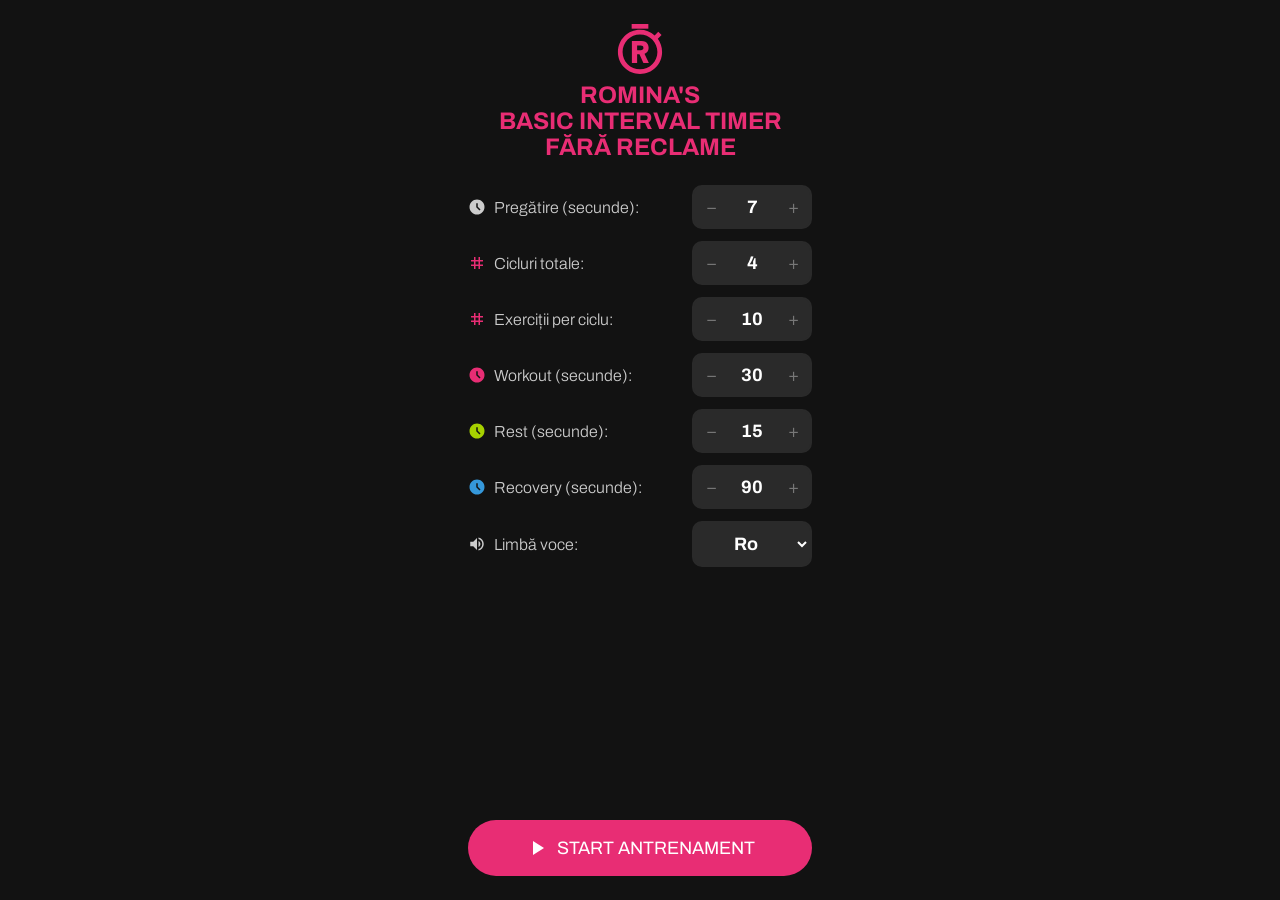
==== commit 8af501bb: "Update index.html" ====
--- a/index.html
+++ b/index.html
@@ -252,7 +252,18 @@
 			}
 
 			input.value = valoareCurenta;
-		}
+			
+			// Scoatem alte opțiuni active și o activăm doar pe aceasta
+			document.querySelectorAll(".input-stepper input").forEach(i => i.classList.remove("is-active"));
+			input.classList.add("is-active");
+		}
+		
+		// Dacă utilizatorul dă click în afara câmpurilor, stinge chenarul
+		document.addEventListener("click", (e) => {
+			if (!e.target.closest(".input-stepper")) {
+				document.querySelectorAll(".input-stepper input").forEach(i => i.classList.remove("is-active"));
+			}
+		});
 
 		// Protecție suplimentară pentru tastare manuală
 		document.querySelectorAll(".input-stepper input").forEach(input => {
@@ -270,6 +281,18 @@
 				if (isNaN(val) || val < minAdmis) {
 					input.value = minAdmis;
 				}
+			});
+			
+			input.addEventListener("blur", () => {
+				input.classList.remove("is-active");
+			});
+			
+			// Când dai click direct în orice câmp pentru a-l edita:
+			input.addEventListener("focus", () => {
+				// Scoatem clasa .is-active de pe orice alt câmp
+				document.querySelectorAll(".input-stepper input").forEach(i => i.classList.remove("is-active"));
+				// Adăugăm clasa pe câmpul curent focalizat
+				input.classList.add("is-active");
 			});
 		});
 		
--- a/style.css
+++ b/style.css
@@ -85,7 +85,7 @@
     height: 100dvh; 
     
     box-sizing: border-box;
-    padding: 24px 24px;
+    padding: 24px 16px;
     
     /* Adăugăm padding pentru bara de gesturi de jos (iPhone/Android) */
     padding-bottom: calc(24px + env(safe-area-inset-bottom, 12px));
@@ -123,7 +123,12 @@
 	color: #ccc; 
 	text-align: left; 
 	padding-right: 10px; 
-}
+	display: flex;
+	align-items: center;
+	gap: 8px; /* Spațiu între iconiță și text */
+	margin-right: 40px;
+}
+/*
 .setting-field input, 
 .setting-field select { 
 	width: 80px; 
@@ -136,13 +141,74 @@
 	color: white; 
 	font-family: 'Archivo', sans-serif;
 	font-weight: 700; 
-}
-
-/* Aliniere label cu iconiță */
-.setting-field label {
-	display: flex;
-	align-items: center;
-	gap: 8px; /* Spațiu între iconiță și text */
+}*/
+
+/* Containerul preia lățimea de 100px pentru a avea loc și butoanele - / + */
+.input-stepper {
+    position: relative;
+    display: inline-flex;
+    align-items: center;
+    width: 120px; /* Lățimea totală a câmpului */
+}
+
+/* Câmpul tău existent adaptat */
+.setting-field input, 
+.setting-field select { 
+    width: 120px; 
+    padding: 10px 24px; /* Am adăugat spațiu în stânga/dreapta ca cifrele să nu se suprapună cu - și + */
+    text-align: center; 
+    font-size: 18px; 
+    border-radius: 10px; 
+    border: 2px solid #2a2a2a; 
+    background: #2a2a2a; 
+    color: white; 
+    font-family: 'Archivo', sans-serif;
+    font-weight: 700; 
+    box-sizing: border-box;
+}
+
+/* Butoanele de - și + din interior */
+.btn-step {
+    position: absolute;
+    top: 0;
+    bottom: 0;
+    width: 30px;
+    background: transparent;
+    border: none;
+    color: #777; /* Simboluri albe */
+    font-size: 18px;
+    font-weight: 300;
+    cursor: pointer;
+    
+    /* Aliniere fixă pe centru fără translateY */
+    display: flex;
+    align-items: center;
+    justify-content: center;
+    
+    user-select: none;
+    -webkit-tap-highlight-color: transparent; /* Elimină efectul nativ de tap pe mobil */
+    line-height: 1;
+	transition: color 0.2s ease, opacity 0.2s ease;
+}
+
+/* Poziționare stânga / dreapta */
+.btn-minus { 
+    left: 4px; 
+}
+
+.btn-plus { 
+    right: 4px; 
+}
+
+/* Elimină complet orice stare/efect vizual la hover, focus sau apăsare (active) */
+.btn-step:hover,
+.btn-step:active {
+    background: transparent;
+    color: #ffffff;
+    outline: none;
+    box-shadow: none;
+    opacity: 1;
+    transform: none;
 }
 
 /* Dimensiunea și culoarea iconițelor din setări */
@@ -152,7 +218,6 @@
 	fill: #ccc; /* Culoarea roz de accent a aplicației */
 	flex-shrink: 0;
 }
-
 
 input, select, button, textarea {
     /*-webkit-appearance: none;
@@ -189,16 +254,20 @@
 .setting-recovery .setting-icon {fill: var(--color-recovery); /* Albastru */}
 
 .setting-pregatire input:focus, .setting-voce select:focus,
-.setting-pregatire input:active, .setting-voce select:active 
+.setting-pregatire input:active, .setting-voce select:active, 
+.setting-pregatire input.is-active
 	{border: 2px solid #ccc; /* Alb */}
 .setting-cicluri input:focus, .setting-seturi input:focus, .setting-workout input:focus, 
-.setting-cicluri input:active, .setting-seturi input:active, .setting-workout input:active 
+.setting-cicluri input:active, .setting-seturi input:active, .setting-workout input:active, 
+.setting-cicluri input.is-active, .setting-seturi input.is-active, .setting-workout input.is-active 
 	{border: 2px solid var(--color-work); /* Culoarea roz de accent a aplicației */}
 .setting-rest input:focus,
-.setting-rest input:active
+.setting-rest input:active,
+.setting-rest input.is-active
 	{border: 2px solid var(--color-rest); /* Verde */}
 .setting-recovery input:focus, 
-.setting-recovery input:active 
+.setting-recovery input:active, 
+.setting-recovery input.is-active 
 	{border: 2px solid var(--color-recovery); /* Albastru */}
 
 
@@ -225,6 +294,7 @@
 	padding: 25px 20px 24px 20px; /* Padding ajustat pentru siguranță jos */
 	background: #121212;
 	transition: background 0.3s ease;
+	box-sizing: border-box; /* OBLIGATORIU: include padding-ul în înălțimea totală de 100vh */
 }
 
 /* Containerul pentru Status (Stare + Subtitlu Pauză) */
@@ -271,6 +341,12 @@
 	line-height: 0.9;
 }
 
+@media (min-width: 960px) {
+	#timer { 
+		font-size: 36vw; 
+	}
+}
+
 /* Zona de jos */
 .bottom-container {
 	width: 100%;
@@ -307,6 +383,11 @@
 	color: white;
 	display: block;
 	line-height: 1;
+}
+
+/* 2. Containerul pentru butoanele de jos (Stop / Pauză) */
+.buttons-row, #page-timer button {
+    flex-shrink: 0 !important; /* Blochează strivirea sau ieșirea din ecran a butoanelor */
 }
 
 .buttons-row {
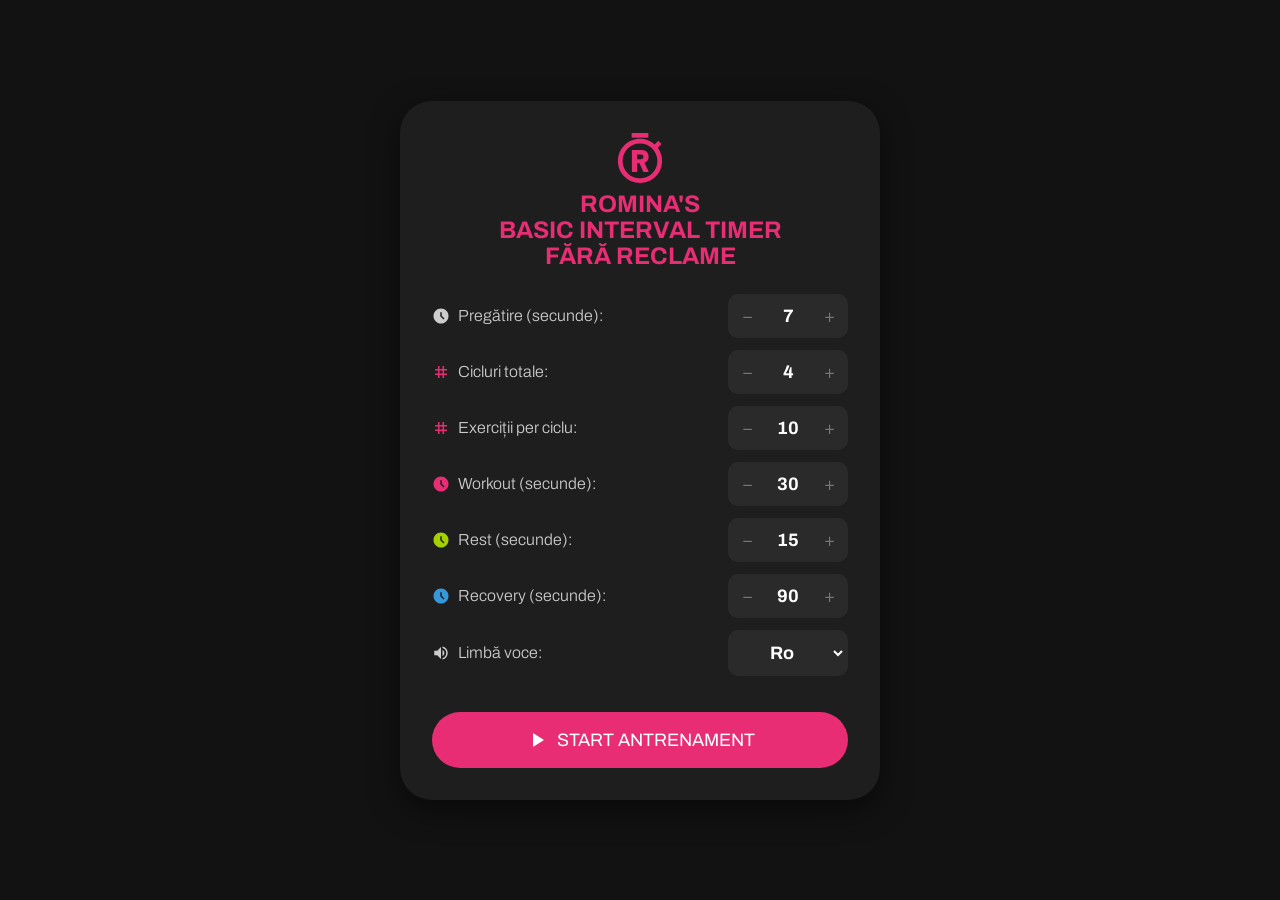
==== commit 3dcbc7ce: "Update index.html" ====
--- a/index.html
+++ b/index.html
@@ -33,10 +33,11 @@
 
 	<!-- PAGINA DE SETĂRI -->
 	<div id="page-settings">
-		<div class="settings-content">
+		<div class="settings-title">
 			<img src="tabata-romina-logo.svg" alt="Logo" style="width: 50px; max-width: 200px; margin-bottom: 8px;">
 			<h1>ROMINA'S<br/>BASIC INTERVAL TIMER<br/>FĂRĂ RECLAME</h1>
-			
+		</div>	
+		<div class="settings-content">	
 			<!-- Pregătire (Ceas) -->
 			<div class="setting-field setting-pregatire">
 				<label>
@@ -236,6 +237,56 @@
 				"PREPARE": setari.pregatire 
 		};
 		
+		const STORAGE_KEY = "romina_tabata_settings";
+		
+		// -------------------------------------------------------------
+		// FUNCȚII LOCALSTORAGE (SALVARE ȘI ÎNCĂRCARE SETĂRI)
+		// -------------------------------------------------------------
+		function salveazaSetarile() {
+			const dateSalvate = {
+				pregatire: document.getElementById("inputPregatire")?.value || "7",
+				cicluri: document.getElementById("inputCicluri")?.value || "4",
+				runde: document.getElementById("inputRunde")?.value || "10",
+				workout: document.getElementById("inputWorkout")?.value || "30",
+				rest: document.getElementById("inputRest")?.value || "15",
+				recovery: document.getElementById("inputRecovery")?.value || "90",
+				voce: document.getElementById("selectVoce")?.value || "romana"
+			};
+
+			localStorage.setItem(STORAGE_KEY, JSON.stringify(dateSalvate));
+		}
+
+		function incarcaSetarile() {
+			const setariSalvate = localStorage.getItem(STORAGE_KEY);
+			if (!setariSalvate) return;
+
+			try {
+				const date = JSON.parse(setariSalvate);
+
+				if (date.pregatire !== undefined) document.getElementById("inputPregatire").value = date.pregatire;
+				if (date.cicluri !== undefined) document.getElementById("inputCicluri").value = date.cicluri;
+				if (date.runde !== undefined) document.getElementById("inputRunde").value = date.runde;
+				if (date.workout !== undefined) document.getElementById("inputWorkout").value = date.workout;
+				if (date.rest !== undefined) document.getElementById("inputRest").value = date.rest;
+				if (date.recovery !== undefined) document.getElementById("inputRecovery").value = date.recovery;
+				if (date.voce !== undefined) document.getElementById("selectVoce").value = date.voce;
+			} catch (e) {
+				console.error("Eroare la încărcarea setărilor din localStorage:", e);
+			}
+		}
+
+		// Încărcăm setările imediat ce s-a încărcat structura DOM
+		document.addEventListener("DOMContentLoaded", () => {
+			incarcaSetarile();
+
+			// Salvează când se schimbă limba vocii
+			const selectVoce = document.getElementById("selectVoce");
+			if (selectVoce) {
+				selectVoce.addEventListener("change", salveazaSetarile);
+			}
+		});
+		
+		
 		// Funcția apelată la apăsarea butoanelor + sau -
 		function stepValue(idInput, pas) {
 			const input = document.getElementById(idInput);
@@ -256,6 +307,9 @@
 			// Scoatem alte opțiuni active și o activăm doar pe aceasta
 			document.querySelectorAll(".input-stepper input").forEach(i => i.classList.remove("is-active"));
 			input.classList.add("is-active");
+			
+			// Salvează noile setări
+			salveazaSetarile();
 		}
 		
 		// Dacă utilizatorul dă click în afara câmpurilor, stinge chenarul
@@ -271,6 +325,7 @@
 			// Elimină caracterele nedorite (ex: - , . e) în timp ce tastezi
 			input.addEventListener("input", (e) => {
 				e.target.value = e.target.value.replace(/[^0-9]/g, '');
+				salveazaSetarile();
 			});
 
 			// La părăsirea câmpului, dacă e gol sau mai mic decât minimul, resetează la minim
@@ -285,6 +340,7 @@
 			
 			input.addEventListener("blur", () => {
 				input.classList.remove("is-active");
+				salveazaSetarile();
 			});
 			
 			// Când dai click direct în orice câmp pentru a-l edita:
@@ -481,6 +537,8 @@
 			
 			document.getElementById("sub-status").style.visibility = "hidden";
 			document.getElementById("sub-status").classList.remove("blink-icon");
+			
+			document.getElementById("page-timer").style.background = "";
 
             if(timerInterval) clearInterval(timerInterval);
             timerInterval = setInterval(ruleazaCronometru, 1000);
@@ -709,6 +767,8 @@
 			
 			document.getElementById("btn-skip").style.display = "none";
 			document.getElementById("btn-back").style.display = "none";
+			
+			document.getElementById("page-timer").style.background = "#121212";
         }
 
         document.addEventListener('visibilitychange', async () => {
--- a/style.css
+++ b/style.css
@@ -67,43 +67,46 @@
 	font-weight: 700;
 }
 
-/* Pagina de Setări */
-/*#page-settings {
-	padding: 20px; 
-	width: 90%;
-	max-width: 380px; 
-	display: block;
-}*/
-
 /* Containerul principal al paginii de setări */
 #page-settings {
     display: flex;
-    flex-direction: column;
-    
-    /* 100dvh se adaptează exact la spațiul util din browserul mobil */
+    flex-direction: column;   
+	justify-content: space-between;
     height: 100vh; 
     height: 100dvh; 
-    
     box-sizing: border-box;
-    padding: 24px 16px;
-    
+    padding: 24px 16px;    
     /* Adăugăm padding pentru bara de gesturi de jos (iPhone/Android) */
     padding-bottom: calc(24px + env(safe-area-inset-bottom, 12px));
-    
-    /* Prevenim ca pagina întreagă să depășească ecranul */
     overflow: hidden; 
 }
 
-/* Zona care conține Logo, Titlu și Câmpuri (aceasta va face scroll dacă nu are loc) */
+@media screen and (min-width: 768px) {
+	#page-settings {
+        display: block;
+        width: 100%;
+        max-width: 480px; /* Sau lățimea dorită pe desktop */
+        margin: 0 auto;
+        padding: 32px;
+        background: #1e1e1e; /* Opțional: îi poți da un card look pe desktop */
+        border-radius: 32px;
+        box-shadow: 0 10px 30px rgba(0, 0, 0, 0.5);
+		height: auto;
+		overflow: hidden;
+    }
+}
+
 .settings-content {
-    flex: 1;
-    overflow-y: auto; /* Activează scroll-ul DOAR pentru câmpuri dacă ecranul e prea mic */
+    display: flex;
+    flex-direction: column;
+    justify-content: center; /* Centrează câmpurile pe verticală în spațiul dintre titlu și buton */
+    flex: 1; /* Ocupă TOT spațiul liber dintre titlu și buton */
+	 overflow-y: auto; /* Activează scroll-ul DOAR pentru câmpuri dacă ecranul e prea mic */
     -webkit-overflow-scrolling: touch; /* Scroll fluent pe iPhone */
-    padding-bottom: 10px;
 }
 
 /* Stil pentru logo ca să nu devină uriaș pe ecrane mari */
-.settings-content img {
+.settings-title img {
     max-height: 50px; /* Limitează înălțimea logo-ului */
     width: auto;
     display: block;
@@ -128,20 +131,6 @@
 	gap: 8px; /* Spațiu între iconiță și text */
 	margin-right: 40px;
 }
-/*
-.setting-field input, 
-.setting-field select { 
-	width: 80px; 
-	padding: 10px 5px; 
-	text-align: center; 
-	font-size: 18px; 
-	border-radius: 10px; 
-	border: 2px solid #2a2a2a; 
-	background: #2a2a2a; 
-	color: white; 
-	font-family: 'Archivo', sans-serif;
-	font-weight: 700; 
-}*/
 
 /* Containerul preia lățimea de 100px pentru a avea loc și butoanele - / + */
 .input-stepper {
@@ -201,7 +190,6 @@
 }
 
 /* Elimină complet orice stare/efect vizual la hover, focus sau apăsare (active) */
-.btn-step:hover,
 .btn-step:active {
     background: transparent;
     color: #ffffff;
@@ -209,6 +197,18 @@
     box-shadow: none;
     opacity: 1;
     transform: none;
+}
+
+/* DOAR pentru laptop/desktop cu mouse (previne blocarea pe mobil) */
+@media (hover: hover) {
+    .btn-step:hover {
+        background: transparent;
+		color: #ffffff;
+		outline: none;
+		box-shadow: none;
+		opacity: 1;
+		transform: none;
+    }
 }
 
 /* Dimensiunea și culoarea iconițelor din setări */
@@ -279,7 +279,7 @@
 	margin-top: 12px; 
 	display: none; 
 	text-align: center;
-	flex-shrink: 0; /* Împiedică strivirea mesajului */
+	flex-shrink: 0;
 }
 
 /* Pagina completă a Timerului - Optimizată dinamic */
@@ -291,10 +291,15 @@
 	flex-direction: column;
 	justify-content: space-between;
 	align-items: center;
-	padding: 25px 20px 24px 20px; /* Padding ajustat pentru siguranță jos */
-	background: #121212;
-	transition: background 0.3s ease;
-	box-sizing: border-box; /* OBLIGATORIU: include padding-ul în înălțimea totală de 100vh */
+	padding: 25px 20px 24px 20px; 
+	/*background: #121212;*/
+	background: linear-gradient(
+        180deg, 
+        color-mix(in srgb, var(--current-color) 25%, transparent) 0%,
+        #121212 60%                                        
+    );
+	transition: background 0.5s ease;
+	box-sizing: border-box;
 }
 
 /* Containerul pentru Status (Stare + Subtitlu Pauză) */
@@ -341,7 +346,7 @@
 	line-height: 0.9;
 }
 
-@media (min-width: 960px) {
+@media (min-width: 768px) {
 	#timer { 
 		font-size: 36vw; 
 	}
